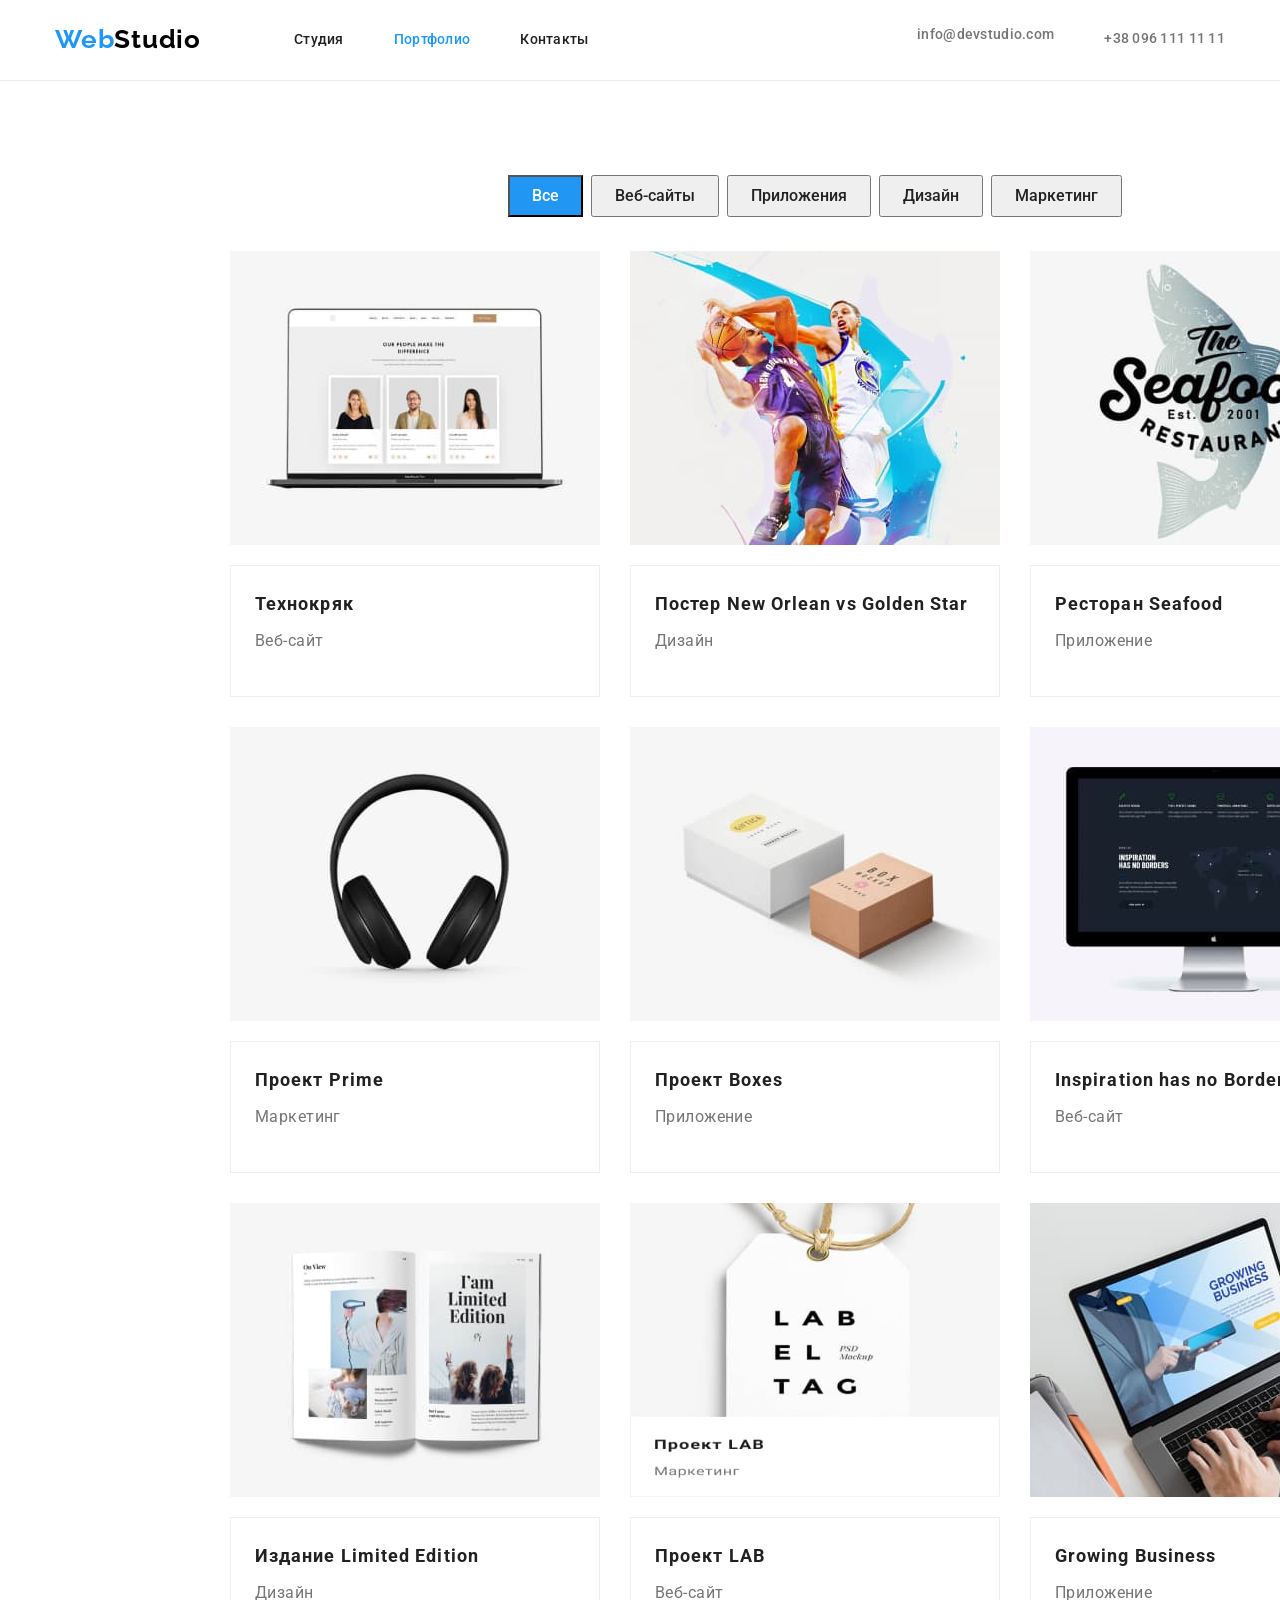
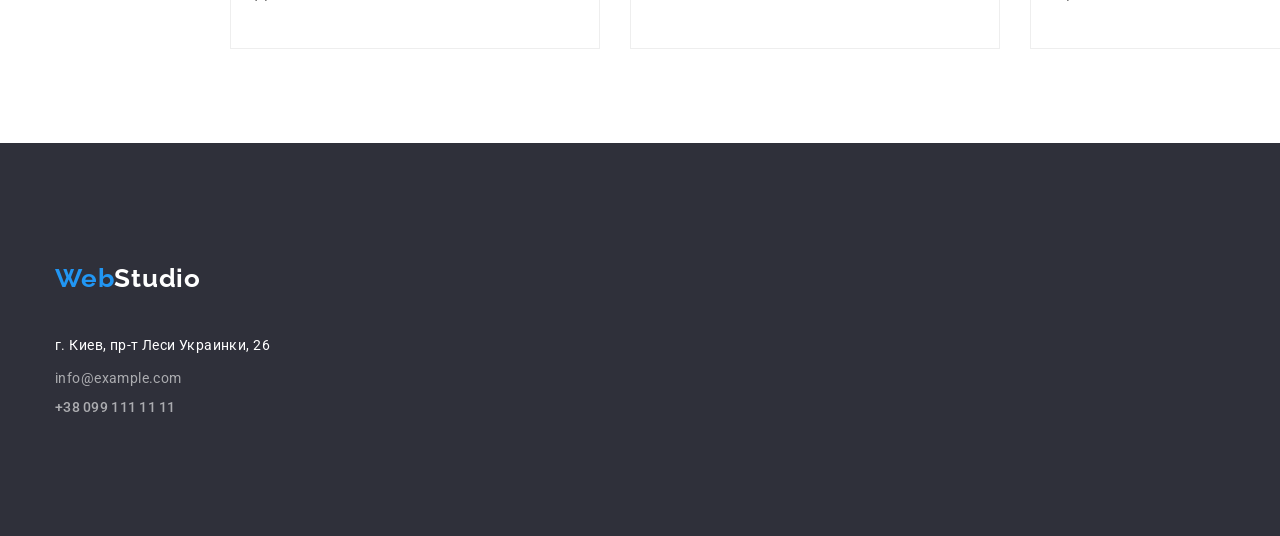
==== portfolio.html @ d992426d "added flex elements" ====
<!DOCTYPE html>
<html lang="ru">
  <head>
    <meta charset="UTF-8" />
    <meta http-equiv="X-UA-Compatible" content="IE=edge" />
    <meta name="viewport" content="width=device-width, initial-scale=1.0" />
    <title>Портфолио Вубстудии</title>
    <link
      rel="stylesheet"
      href="https://cdn.jsdelivr.net/npm/modern-normalize@1.1.0/modern-normalize.min.css"
    />
    <link rel="preconnect" href="https://fonts.googleapis.com" />
    <link rel="preconnect" href="https://fonts.gstatic.com" crossorigin />
    <link
      href="https://fonts.googleapis.com/css2?family=Montserrat:ital,wght@1,300;1,600&family=Raleway:wght@700&family=Roboto:wght@400;500;700;900&display=swap"
      rel="stylesheet"
    />
    <link rel="stylesheet" href="./CSS/styles.css" />
  </head>
  <body>
    <!-- header -->
    <header class="page-header">
      <div class="container page-header-container">
        <nav class="navigation">
          <a class="link logo" href="./portfolio.html" lang="en"
            ><span class="web">Web</span>Studio</a
          >
          <ul class="list menu">
            <li class="menu-item">
              <a class="menu-link link" href="./index.html">Студия</a>
            </li>
            <li class="menu-item">
              <a
                class="menu-link link background-portfolio"
                href="./portfolio.html"
                >Портфолио</a
              >
            </li>
            <li class="menu-item">
              <a class="menu-link link" href="">Контакты</a>
            </li>
          </ul>
        </nav>
        <ul class="contacts list">
          <li class="menu-contact">
            <a
              class="contact-mail link mail-theme-light"
              href="mailto:info@devstudio.com"
              >info@devstudio.com</a
            >
          </li>
          <li class="menu-contact">
            <a
              class="phone-number link phone-number-theme-light"
              href="tel:+380961111111"
              >+38 096 111 11 11</a
            >
          </li>
        </ul>
      </div>
    </header>
    <!--main-->
    <main class="completed-work">
      <section class="list-works section">
        <div class="container">
          <h1 hidden>Our works</h1>
          <ul class="button-list list">
            <li class="name-button">
              <button
                class="button-filter button-filter-all secondary-button"
                type="button"
              >
                Все
              </button>
            </li>
            <li class="name-button">
              <button class="button-filter secondary-button" type="button">
                Веб-сайты
              </button>
            </li>
            <li class="name-button">
              <button class="button-filter secondary-button" type="button">
                Приложения
              </button>
            </li>
            <li class="name-button">
              <button class="button-filter secondary-button" type="button">
                Дизайн
              </button>
            </li>
            <li class="name-button">
              <button class="button-filter secondary-button" type="button">
                Маркетинг
              </button>
            </li>
          </ul>
          <ul class="examples-of-work list">
            <li class="concrete-work">
              <img
                class="page-layout"
                src="./images/portfolio/technokryak.jpg"
                alt="Веб-сайт Технокряк"
                width="370"
                height="294"
              />
              <div class="text-part">
                <h2 class="name-project">Технокряк</h2>
                <p class="type-of-work">Веб-сайт</p>
              </div>
            </li>
            <li class="concrete-work">
              <img
                class="page-layout"
                src="./images/portfolio/poster.jpg"
                alt="Постер Нью Орлеан против Золотой звезды"
                width="370"
                height="294"
              />
              <div class="text-part">
                <h2 class="name-project">
                  Постер <span lang="en">New Orlean vs Golden Star</span>
                </h2>
                <p class="type-of-work">Дизайн</p>
              </div>
            </li>
            <li class="concrete-work">
              <img
                class="page-layout"
                src="./images/portfolio/restaurant.jpg"
                alt="Приложение ресторан Seafood"
                width="370"
                height="294"
              />
              <div class="text-part">
                <h2 class="name-project">
                  Ресторан <span lang="en">Seafood</span>
                </h2>
                <p class="type-of-work">Приложение</p>
              </div>
            </li>
            <li class="concrete-work">
              <img
                class="page-layout"
                src="./images/portfolio/prime.jpg"
                alt="Маркетинговый проект Prime"
                width="370"
                height="294"
              />
              <div class="text-part">
                <h2 class="name-project">
                  Проект <span lang="en">Prime</span>
                </h2>
                <p class="type-of-work">Маркетинг</p>
              </div>
            </li>
            <li class="concrete-work">
              <img
                class="page-layout"
                src="./images/portfolio/boxes.jpg"
                alt="Приложение проект Boxes"
                width="370"
                height="294"
              />
              <div class="text-part">
                <h2 class="name-project">
                  Проект <span lang="en">Boxes</span>
                </h2>
                <p class="type-of-work">Приложение</p>
              </div>
            </li>
            <li class="concrete-work">
              <img
                class="page-layout"
                src="./images/portfolio/ihnb.jpg"
                alt="Веб-сайт Inspiration has no Borders"
                width="370"
                height="294"
              />
              <div class="text-part">
                <h2 class="name-project" lang="en">
                  Inspiration has no Borders
                </h2>
                <p class="type-of-work">Веб-сайт</p>
              </div>
            </li>
            <li class="concrete-work">
              <img
                class="page-layout"
                src="./images/portfolio/limited.jpg"
                alt="Дизайнерское издание Limited Edition"
                width="370"
                height="294"
              />
              <div class="text-part">
                <h2 class="name-project">
                  Издание <span lang="en">Limited Edition</span>
                </h2>
                <p class="type-of-work">Дизайн</p>
              </div>
            </li>
            <li class="concrete-work">
              <img
                class="page-layout"
                src="./images/portfolio/lab.jpg"
                alt="Мфркетинговый Проект LAB"
                width="370"
                height="294"
              />
              <div class="text-part">
                <h2 class="name-project">Проект LAB</h2>
                <p class="type-of-work">Веб-сайт</p>
              </div>
            </li>
            <li class="concrete-work">
              <img
                class="page-layout"
                src="./images/portfolio/business.jpg"
                alt="Приложение Growing Business"
                width="370"
                height="294"
              />
              <div class="text-part">
                <h2 class="name-project" lang="en">Growing Business</h2>
                <p class="type-of-work">Приложение</p>
              </div>
            </li>
          </ul>
        </div>
      </section>
    </main>
    <!--footer-->
    <footer class="page-footer">
      <div class="container footer-container">
        <a class="logo link footer-logo" href="" lang="en"
          ><span class="web">Web</span
          ><span class="logo-them-dark">Studio</span>
        </a>
        <address class="address">
          <ul class="list footer-contact">
            <li class="menu-contact">
              <a
                class="google-maps link"
                href="https://goo.gl/maps/hXsa1kEKAmFXyF3AA"
                target="_blank"
                rel="noopener noreferrer"
                >г. Киев, пр-т Леси Украинки, 26</a
              >
            </li>
            <li class="menu-contact">
              <a class="link mail-theme-dark" href="mailto:info@example.com"
                >info@example.com</a
              >
            </li>
            <li class="menu-contact">
              <a
                class="phone-number link phone-number-theme-dark"
                href="tel:+380991111111"
                >+38 099 111 11 11</a
              >
            </li>
          </ul>
        </address>
      </div>
    </footer>
  </body>
</html>
---- CSS/styles.css ----
:root {
  --primary-font: Roboto, sans-serif;
  --secondary-font: "Raleway", sans-serif;
  --primary-text-color: #212121;
  --secondary-text-color: #757575;
  --tertary-text-color: #ffffff;
  --accent-color: #2196f3;
  --primary-background: #ffffff;
  --secondary-background: #2f303a;
}

.list {
  list-style: none;
}

.link {
  text-decoration: none;
}

h1,
h2,
h2,
p {
  margin-top: 0;
  margin-bottom: 0;
}

ul {
  margin-top: 0;
  margin-bottom: 0;
  padding-left: 0;
}

img {
  display: block;
}

button {
  cursor: pointer;
}

body {
  font-family: var(--primary-font);
  color: var(--primary-text-color);
  font-size: 14px;
  letter-spacing: 0.03em;
  background-color: var(--primary-background);
}

/*=============HEADER==============*/

.menu-link {
  font-weight: 500;
  line-height: 1.14;
  letter-spacing: 0.02em;
  color: var(--primary-text-color);
}

.menu-link:hover,
.menu-link:focus {
  color: var(--accent-color);
}

.background-studio,
.background-portfolio {
  color: var(--accent-color);
}

/*=============/HEADER===========*/

/*================HERO===========*/

.hero {
  background-color: var(--secondary-background);
}

.main-title {
  font-weight: 900;
  font-size: 44px;
  line-height: 1.36;
  text-align: center;
  letter-spacing: 0.06em;
  text-transform: uppercase;
  color: var(--tertary-text-color);
  margin-bottom: 30px;
  padding-top: 200px;
  padding-left: 452px;
  padding-right: 452px;
}

.hero-button {
  display: flex;
  justify-content: center;
  align-items: center;
  padding-bottom: 200px;
}

.modal-btn {
  min-width: 160px;
  padding-top: 10px;
  padding-bottom: 10px;
  padding-left: 32px;
  padding-right: 32px;
  margin-bottom: 30px;
  line-height: 1.88;
  display: flex;
  align-items: center;
  text-align: center;
  letter-spacing: 0.06em;
  color: var(--tertary-text-color);
  background-color: var(--accent-color);
}

/*.button {
  margin-top: 30px;
  padding-left: 700px;
  padding-right: 700px;
  padding-bottom: 200px;
}*/

/*.modal-btn :hover,
.modal-btn :focus {
  background-color: #ffffff;
  color: #2196f3;
}*/

/*===============/HERO==============*/

/*===============COMPONENTS=============*/

/*============header=========*/

.section {
  padding-top: 94px;
  padding-bottom: 94px;
}

.container {
  width: 1200px;
  margin-left: auto;
  margin-right: auto;
  padding-left: 15px;
  padding-right: 15px;
}

.page-header {
  padding-top: 24px;
  padding-bottom: 25px;
  border-bottom: 1px solid #ececec;
}

.page-header-container {
  display: flex;
  align-items: center;
}

.navigation {
  display: flex;
  align-items: center;
}

.menu {
  display: flex;
  align-items: center;
}

.contacts {
  display: flex;
  align-items: center;
  margin-left: auto;
}

.logo {
  font-family: var(--secondary-font);
  font-weight: 700;
  font-size: 26px;
  line-height: 1.19;
  letter-spacing: 0.03em;
  color: #000000;
}

.logo {
  margin-right: 93px;
}

.menu-item:not(:last-child) {
  margin-right: 50px;
}

.contact-mail {
  font-weight: 500;
  line-height: 1.14;
  letter-spacing: 0.02em;
  color: var(--secondary-text-color);
  margin-left: auto;
  margin-right: 50px;
}

.contact-mail:hover,
.contact-mail:focus {
  color: var(--accent-color);
}

.mail-theme-light {
  color: var(--secondary-text-color);
}

.phone-number {
  font-weight: 500;
  line-height: 1.14;
  letter-spacing: 0.02em;
  color: var(--secondary-text-color);
}

.phone-number:hover,
.phone-number:focus {
  color: var(--accent-color);
}

.phone-number-theme-light {
  color: var(--secondary-text-color);
}

/*==========our qualities======*/

.quality-title {
  font-size: 14px;
  line-height: 1.14;
  text-transform: uppercase;
}

.list-qualities {
  display: flex;
  align-items: center;
  gap: 30px;
}

.quality-name:not(:last-child) {
  margin-right: 30px;
}

.quality-name {
  flex-basis: calc((100% - 90px) / 4);
  width: 270px;
}

.description-quality {
  line-height: 1.71;
  color: var(--secondary-text-color);
}

/*===========our work=======*/

.section-title {
  font-size: 36px;
  line-height: 1.17;
  text-align: center;
  margin-bottom: 50px;
}

.img-work {
  flex-basis: calc((100% - 60px) / 3);
}

.img-work:nth-child(3n) {
  margin-right: 0;
}

/*===========work teame========*/

.employees {
  flex-basis: calc((100% - 90px) / 4);
}

.employees:nth-child(3n) {
  margin-right: 0;
}

.employees {
  background: #ffffff;
  box-shadow: 0px 1px 3px rgba(0, 0, 0, 0.12), 0px 1px 1px rgba(0, 0, 0, 0.14),
    0px 2px 1px rgba(0, 0, 0, 0.2);
  border-radius: 0px 0px 4px 4px;
}

.team-position {
  font-weight: 500;
  font-size: 16px;
  line-height: 1.19;
  text-align: center;
  margin-top: 30px;
  margin-bottom: 10px;
}

.post {
  font-size: 16px;
  line-height: 1.19;
  text-align: center;
  color: var(--secondary-text-color);
  margin-top: 10px;
  margin-bottom: 30px;
}

/*==========footer========*/

/*.footer-container {
  display: flex;
  flex-direction: column;
   height: 252px; 
}*/

.page-footer .footer-container {
  display: flex;
  flex-direction: column;
}

.footer-contact {
  display: flex;
  flex-direction: column;
  margin-top: 20px;
  padding-bottom: 60px;
}

.menu-contact {
  display: flex;
}

.menu-contact:not(:last-child) {
  margin-bottom: 9px;
}

.footer-logo {
  padding-top: 60px;
  padding-right: 1240px;
  margin-bottom: 20px;
}

.address {
  font-style: normal;
}

.logo-them-dark {
  color: var(--tertary-text-color);
}

.mail-theme-dark {
  color: rgba(255, 255, 255, 0.6);
  flex-direction: column;
  font-weight: 400;
  font-size: 14px;
  line-height: 1.71;
}

.mail-theme-dark:hover,
.mail-theme-dark:focus {
  color: var(--accent-color);
}

.phone-number-theme-dark {
  color: rgba(255, 255, 255, 0.6);
}

/*===============/COMPONENTS=============*/

/*===============OUR WORK==============*/

.list-work {
  display: flex;
  flex-wrap: wrap;
  gap: 30px;
}

/*===============/OUR WORK=============*/

/*=============WORK TEAME============*/

.teame-members {
  display: flex;
  flex-wrap: wrap;
  gap: 30px;
}

.work-teame {
  background: #f5f4fa;
}

/*=============WORK TEAME============*/

/*==============FOTER=============*/
.web {
  color: var(--accent-color);
}

.google-maps {
  line-height: 1.71;
  color: var(--tertary-text-color);
}

.page-footer {
  background-color: var(--secondary-background);
  padding-top: 60px;
  padding-bottom: 60px;
}

/*============/FOOTER==============*/

/*===========PORTFOLIO===============*/

.list-works {
  padding: 94px 215px;
}

.button-list {
  display: flex;
  align-items: center;
  justify-content: center;
  flex-wrap: wrap;
  gap: 8px;
  margin-bottom: 34px;
}

.button-list .button-filter:not(:last-child) {
  margin-bottom: 8px;
}

.secondary-button {
  padding: 6px 22px;
}

.button-filter {
  font-family: inherit;
  font-weight: 500;
  font-size: 16px;
  line-height: 1.63;
  text-align: center;
  cursor: pointer;
  color: var(--primary-text-color);
}

.button-filter:hover,
.button-filter:focus {
  background-color: var(--accent-color);
  color: var(--tertary-text-color);
}

.button-filter.button-filter-all {
  background-color: var(--accent-color);
  color: var(--tertary-text-color);
}

.text-part {
  margin-top: 20px;
  padding-left: 24px;
  padding-right: 24px;
  padding-bottom: 20px;
  border: 1px solid #eeeeee;
  background: #ffffff;
}

.examples-of-work {
  display: flex;
  flex-wrap: wrap;
  gap: 30px;
}

.name-project {
  font-size: 18px;
  line-height: 2;
  letter-spacing: 0.06em;
  margin-top: 20px;
  margin-bottom: 4px;
}

.type-of-work {
  margin-top: 4px;
  margin-bottom: 20px;
  font-size: 16px;
  line-height: 1.88;
  color: var(--secondary-text-color);
}

.concrete-work {
  flex-basis: calc((100% - 60px) / 3);
}

.concrete-work:nth-last-child(3n) {
  margin-right: 0;
}

/*=============/PORTFOLIO============*/
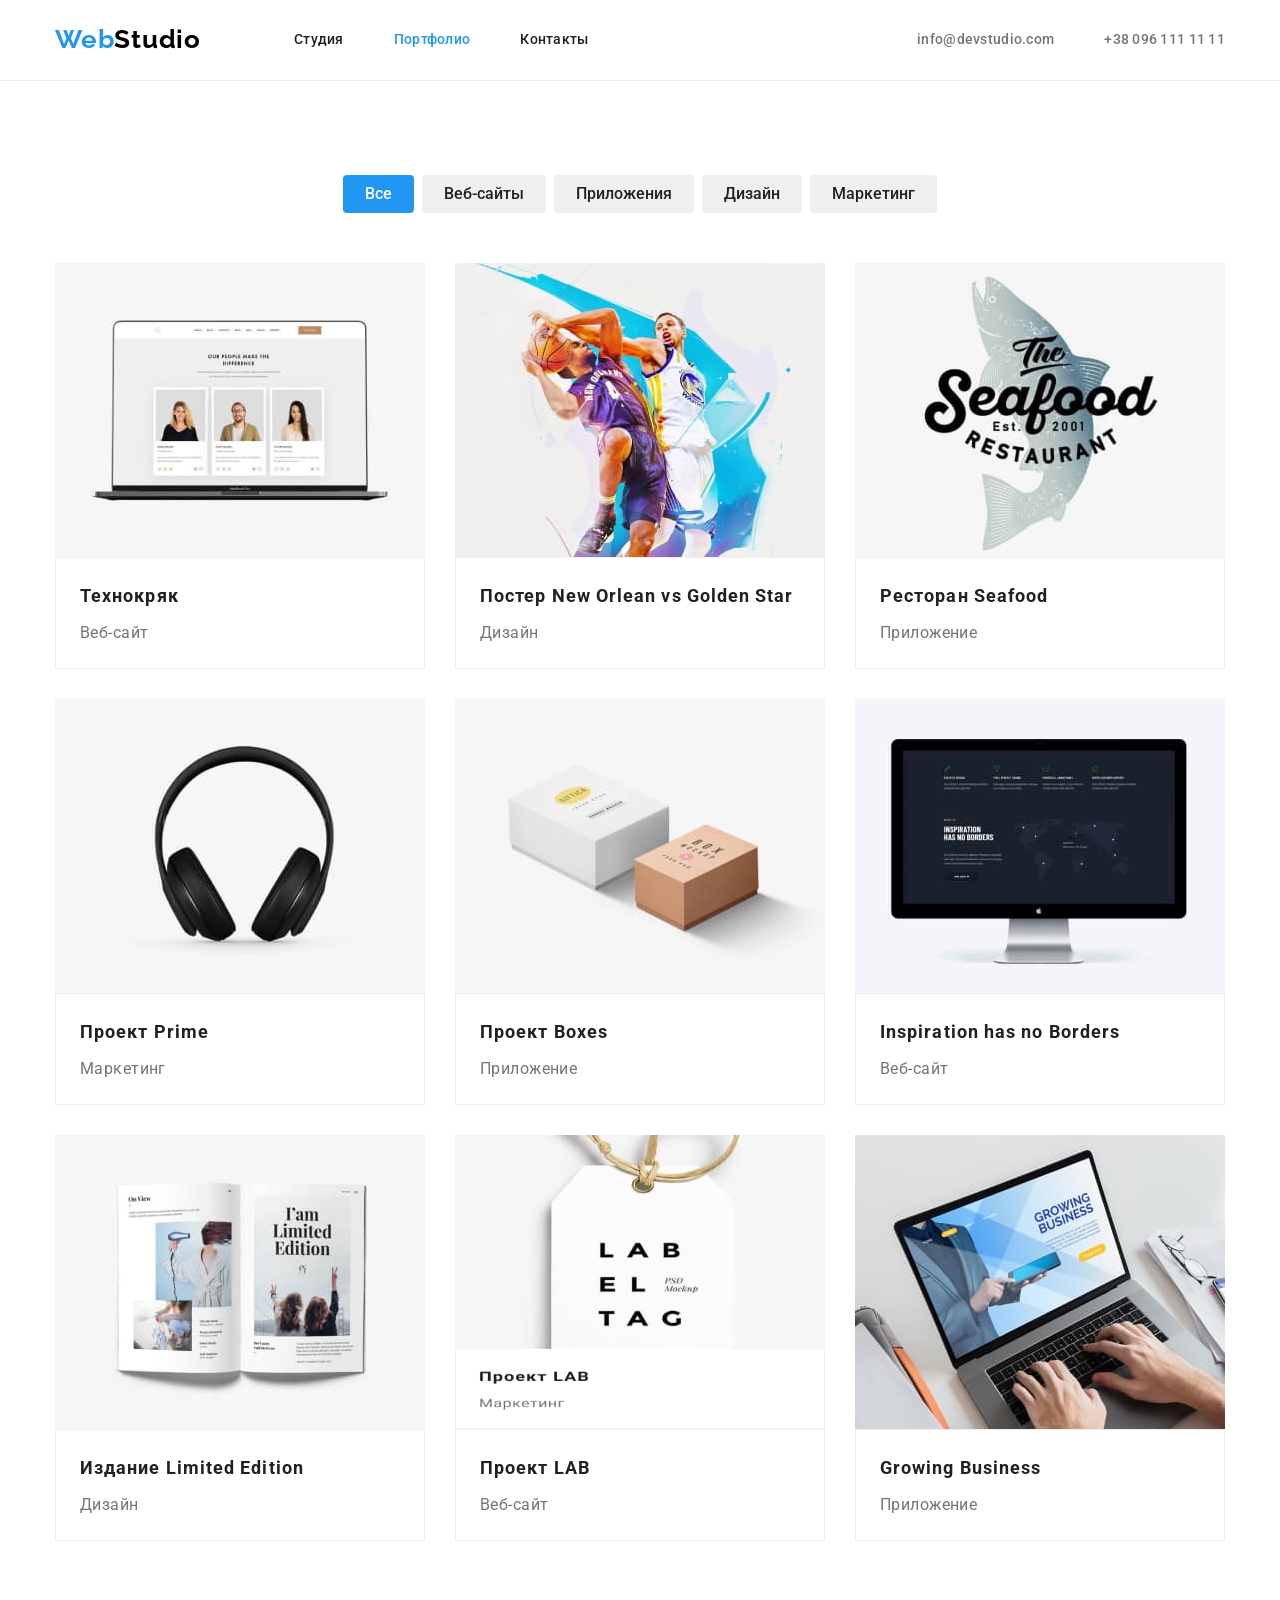
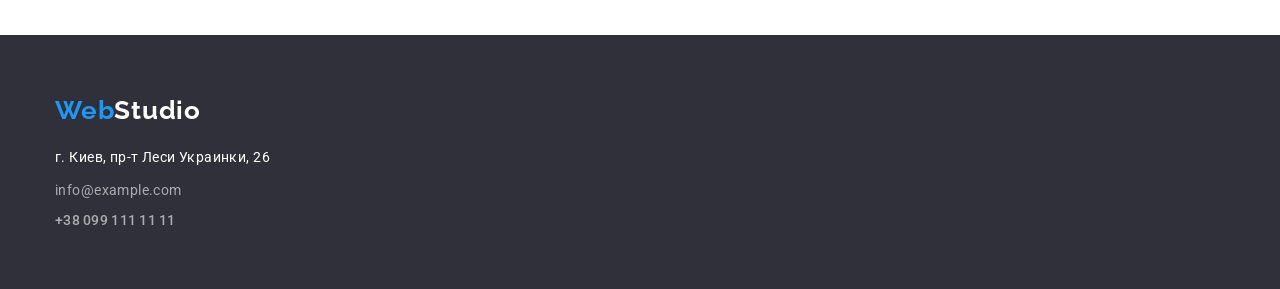
==== commit 35737c95: "fixed errors with flex" ====
--- a/portfolio.html
+++ b/portfolio.html
@@ -42,14 +42,14 @@
           </ul>
         </nav>
         <ul class="contacts list">
-          <li class="menu-contact">
+          <li class="header-menu-contact">
             <a
               class="contact-mail link mail-theme-light"
               href="mailto:info@devstudio.com"
               >info@devstudio.com</a
             >
           </li>
-          <li class="menu-contact">
+          <li class="header-menu-contact">
             <a
               class="phone-number link phone-number-theme-light"
               href="tel:+380961111111"
@@ -61,7 +61,7 @@
     </header>
     <!--main-->
     <main class="completed-work">
-      <section class="list-works section">
+      <section class="section">
         <div class="container">
           <h1 hidden>Our works</h1>
           <ul class="button-list list">
@@ -237,7 +237,7 @@
         </a>
         <address class="address">
           <ul class="list footer-contact">
-            <li class="menu-contact">
+            <li class="footer-menu-contact">
               <a
                 class="google-maps link"
                 href="https://goo.gl/maps/hXsa1kEKAmFXyF3AA"
@@ -246,12 +246,12 @@
                 >г. Киев, пр-т Леси Украинки, 26</a
               >
             </li>
-            <li class="menu-contact">
+            <li class="footer-menu-contact">
               <a class="link mail-theme-dark" href="mailto:info@example.com"
                 >info@example.com</a
               >
             </li>
-            <li class="menu-contact">
+            <li class="footer-menu-contact">
               <a
                 class="phone-number link phone-number-theme-dark"
                 href="tel:+380991111111"
--- a/CSS/styles.css
+++ b/CSS/styles.css
@@ -47,6 +47,11 @@
   background-color: var(--primary-background);
 }
 
+.section {
+  padding-top: 94px;
+  padding-bottom: 94px;
+}
+
 /*=============HEADER==============*/
 
 .menu-link {
@@ -66,15 +71,21 @@
   color: var(--accent-color);
 }
 
+.header-menu-contact:not(:last-child) {
+  margin-right: 50px;
+}
+
 /*=============/HEADER===========*/
 
 /*================HERO===========*/
 
 .hero {
+  padding: 200px 0;
   background-color: var(--secondary-background);
 }
 
 .main-title {
+  width: 696px;
   font-weight: 900;
   font-size: 44px;
   line-height: 1.36;
@@ -83,25 +94,23 @@
   text-transform: uppercase;
   color: var(--tertary-text-color);
   margin-bottom: 30px;
-  padding-top: 200px;
-  padding-left: 452px;
-  padding-right: 452px;
+  margin-left: auto;
+  margin-right: auto;
 }
 
 .hero-button {
   display: flex;
   justify-content: center;
   align-items: center;
-  padding-bottom: 200px;
 }
 
 .modal-btn {
+  border: none;
   min-width: 160px;
   padding-top: 10px;
   padding-bottom: 10px;
   padding-left: 32px;
   padding-right: 32px;
-  margin-bottom: 30px;
   line-height: 1.88;
   display: flex;
   align-items: center;
@@ -109,6 +118,7 @@
   letter-spacing: 0.06em;
   color: var(--tertary-text-color);
   background-color: var(--accent-color);
+  border-radius: 6px;
 }
 
 /*.button {
@@ -129,11 +139,6 @@
 /*===============COMPONENTS=============*/
 
 /*============header=========*/
-
-.section {
-  padding-top: 94px;
-  padding-bottom: 94px;
-}
 
 .container {
   width: 1200px;
@@ -192,8 +197,8 @@
   line-height: 1.14;
   letter-spacing: 0.02em;
   color: var(--secondary-text-color);
-  margin-left: auto;
-  margin-right: 50px;
+  /*margin-left: auto;
+  margin-right: 50px;*/
 }
 
 .contact-mail:hover,
@@ -227,16 +232,13 @@
   font-size: 14px;
   line-height: 1.14;
   text-transform: uppercase;
+  margin-top: 0;
 }
 
 .list-qualities {
   display: flex;
   align-items: center;
   gap: 30px;
-}
-
-.quality-name:not(:last-child) {
-  margin-right: 30px;
 }
 
 .quality-name {
@@ -250,6 +252,10 @@
 }
 
 /*===========our work=======*/
+
+.our-work {
+  padding-top: 0;
+}
 
 .section-title {
   font-size: 36px;
@@ -309,30 +315,18 @@
    height: 252px; 
 }*/
 
-.page-footer .footer-container {
-  display: flex;
-  flex-direction: column;
-}
-
-.footer-contact {
-  display: flex;
-  flex-direction: column;
-  margin-top: 20px;
-  padding-bottom: 60px;
-}
-
-.menu-contact {
-  display: flex;
-}
-
-.menu-contact:not(:last-child) {
+.page-footer {
+  display: flex;
+}
+
+.footer-menu-contact:not(:last-child) {
   margin-bottom: 9px;
 }
 
 .footer-logo {
-  padding-top: 60px;
-  padding-right: 1240px;
+  margin-right: 0;
   margin-bottom: 20px;
+  display: block;
 }
 
 .address {
@@ -406,17 +400,13 @@
 
 /*===========PORTFOLIO===============*/
 
-.list-works {
-  padding: 94px 215px;
-}
-
 .button-list {
   display: flex;
   align-items: center;
   justify-content: center;
   flex-wrap: wrap;
   gap: 8px;
-  margin-bottom: 34px;
+  margin-bottom: 50px;
 }
 
 .button-list .button-filter:not(:last-child) {
@@ -428,6 +418,7 @@
 }
 
 .button-filter {
+  border: none;
   font-family: inherit;
   font-weight: 500;
   font-size: 16px;
@@ -435,6 +426,7 @@
   text-align: center;
   cursor: pointer;
   color: var(--primary-text-color);
+  border-radius: 4px;
 }
 
 .button-filter:hover,
@@ -449,7 +441,7 @@
 }
 
 .text-part {
-  margin-top: 20px;
+  padding-top: 20px;
   padding-left: 24px;
   padding-right: 24px;
   padding-bottom: 20px;
@@ -467,13 +459,10 @@
   font-size: 18px;
   line-height: 2;
   letter-spacing: 0.06em;
-  margin-top: 20px;
   margin-bottom: 4px;
 }
 
 .type-of-work {
-  margin-top: 4px;
-  margin-bottom: 20px;
   font-size: 16px;
   line-height: 1.88;
   color: var(--secondary-text-color);
